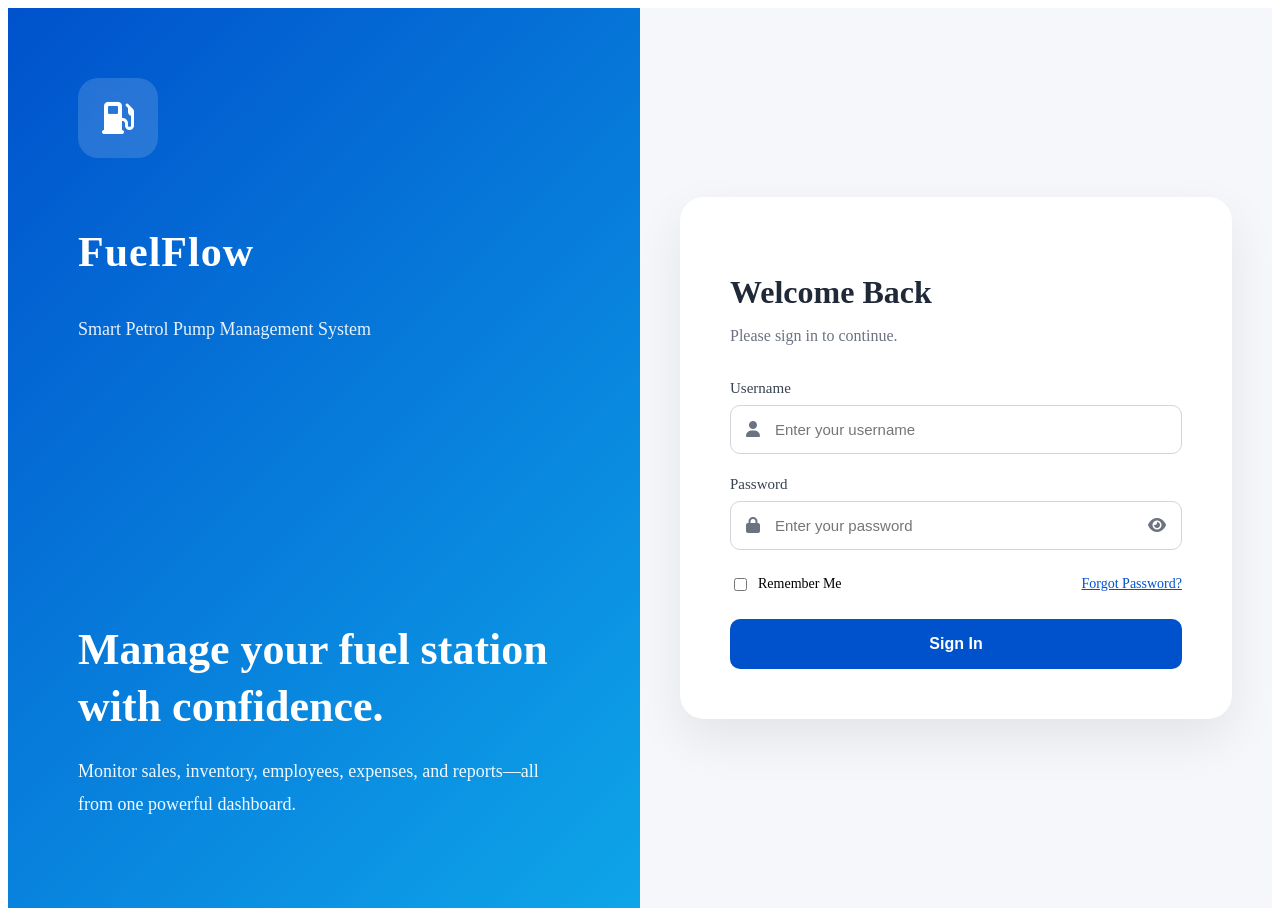
==== index.html @ 8713ffaf "Initial FuelFlow login page" ====
<!DOCTYPE html>
<html lang="en">
<head>
    <!-- Basic Meta Tags -->
    <meta charset="UTF-8">
    <meta name="viewport" content="width=device-width, initial-scale=1.0">

    <!-- Page Title -->
    <title>FuelFlow | Login</title>

    <!-- Google Font - Poppins -->
    <link rel="preconnect" href="https://fonts.googleapis.com">
    <link rel="preconnect" href="https://fonts.gstatic.com" crossorigin>

    <link href="https://fonts.googleapis.com/css2?family=Poppins:wght@300;400;500;600;700&display=swap" rel="stylesheet">

    <!-- Font Awesome -->
    <link rel="stylesheet"
        href="https://cdnjs.cloudflare.com/ajax/libs/font-awesome/6.7.2/css/all.min.css">

    <!-- CSS Files -->
    <link rel="stylesheet" href="style.css">
<link rel="stylesheet" href="login.css">

<body>

    <!-- ==========================
         LOGIN SECTION
    =========================== -->

    <section class="login">

        <!-- Left Side -->
        <div class="login-left">

            <div class="brand">

                <div class="logo">
                    <i class="fa-solid fa-gas-pump"></i>
                </div>

                <h1>FuelFlow</h1>

                <p>
                    Smart Petrol Pump Management System
                </p>

            </div>

            <div class="welcome-text">

                <h2>
                    Manage your fuel station with confidence.
                </h2>

                <p>
                    Monitor sales, inventory, employees, expenses,
                    and reports—all from one powerful dashboard.
                </p>

            </div>

        </div>

        <!-- Right Side -->
        <div class="login-right">

            <div class="login-card">

                <h2>Welcome Back</h2>

                <p>Please sign in to continue.</p>

                <form>

                    <!-- Username -->

                    <div class="input-group">

                        <label for="username">
                            Username
                        </label>

                        <div class="input-box">

                            <i class="fa-solid fa-user"></i>

                            <input
                                type="text"
                                id="username"
                                placeholder="Enter your username">

                        </div>

                    </div>

                    <!-- Password -->

                    <div class="input-group">

                        <label for="password">
                            Password
                        </label>

                        <div class="input-box">

                            <i class="fa-solid fa-lock"></i>

                            <input
                                type="password"
                                id="password"
                                placeholder="Enter your password">

                            <i class="fa-solid fa-eye toggle-password"></i>

                        </div>

                    </div>

                    <!-- Options -->

                    <div class="login-options">

                        <label>

                            <input type="checkbox">

                            Remember Me

                        </label>

                        <a href="#">
                            Forgot Password?
                        </a>

                    </div>

                    <!-- Login Button -->

                    <button type="submit" class="login-btn">

                        Sign In

                    </button>

                </form>

            </div>

        </div>

    </section>

    <!-- JavaScript -->
    <script src="js/app.js"></script>
    <script src="js/login.js"></script>

</body>
</html>
---- style.css ----
/* ===========================
   LOGIN PAGE
=========================== */

.login{
    min-height:100vh;
    display:grid;
    grid-template-columns:1fr 1fr;
}

/* ===========================
   LEFT SIDE
=========================== */

.login-left{
    background:linear-gradient(135deg,#0052CC,#0EA5E9);
    color:#fff;
    padding:80px;
    display:flex;
    flex-direction:column;
    justify-content:space-between;
}

.brand{
    display:flex;
    flex-direction:column;
    gap:15px;
}

.logo{
    width:90px;
    height:90px;
    background:rgba(255,255,255,.15);
    border-radius:22px;

    display:flex;
    justify-content:center;
    align-items:center;

    backdrop-filter:blur(10px);

    font-size:36px;

    margin-bottom:35px;
}

.logo i{
    color:white;
}

.brand h1{
    font-size:54px;
    font-weight:700;
    letter-spacing:1px;
    margin-bottom:12px;
}

.brand p{
    font-size:18px;
    opacity:.9;
}

.welcome-text h2{
    font-size:58px;
    line-height:1.2;
    margin-bottom:25px;
    font-weight:700;
}

.welcome-text p{
    font-size:20px;
    line-height:1.9;
    max-width:550px;
    opacity:.95;
}
---- login.css ----
/* ===========================
   LOGIN PAGE
=========================== */

.login{
    min-height:100vh;
    display:grid;
    grid-template-columns:1fr 1fr;
}

/* ===========================
   LEFT SIDE
=========================== */

.login-left{
    background:linear-gradient(135deg,#0052CC,#0EA5E9);
    color:#fff;
    padding:70px;
    display:flex;
    flex-direction:column;
    justify-content:space-between;
}

.brand .logo{
    width:80px;
    height:80px;
    background:rgba(255,255,255,0.15);
    border-radius:20px;
    display:flex;
    align-items:center;
    justify-content:center;
    font-size:32px;
    margin-bottom:20px;
}

.brand h1{
    font-size:42px;
    font-weight:700;
    margin-bottom:10px;
}

.brand p{
    font-size:18px;
    opacity:0.9;
}

.welcome-text h2{
    font-size:44px;
    line-height:1.3;
    margin-bottom:20px;
}

.welcome-text p{
    font-size:18px;
    line-height:1.8;
    max-width:500px;
}

/* ===========================
   RIGHT SIDE
=========================== */

.login-right{
    background:#F5F7FA;
    display:flex;
    justify-content:center;
    align-items:center;
    padding:40px;
}
/* ===========================
   LOGIN CARD
=========================== */

.login-card{

    width:100%;
    max-width:470px;

    background:#fff;

    padding:50px;

    border-radius:24px;

    box-shadow:
    0 20px 50px rgba(0,0,0,.08);

}

.login-card h2{
    font-size:32px;
    margin-bottom:10px;
    color:#1F2937;
}

.login-card>p{
    color:#6B7280;
    margin-bottom:35px;
}

/* ===========================
   INPUT GROUP
=========================== */

.input-group{
    margin-bottom:22px;
}

.input-group label{
    display:block;
    margin-bottom:8px;
    font-size:15px;
    font-weight:500;
    color:#374151;
}

.input-box{
    display:flex;
    align-items:center;
    border:1px solid #D1D5DB;
    border-radius:10px;
    padding:0 15px;
    background:#fff;
    transition:.3s;
}

.input-box:focus-within{
    border-color:#0052CC;
    box-shadow:0 0 0 3px rgba(0,82,204,.15);
}

.input-box i{
    color:#6B7280;
}

.input-box input{
    width:100%;
    border:none;
    padding:15px;
    font-size:15px;
    background:transparent;
}

.toggle-password{
    cursor:pointer;
}

/* ===========================
   OPTIONS
=========================== */

.login-options{
    display:flex;
    justify-content:space-between;
    align-items:center;
    margin:25px 0;
    font-size:14px;
}

.login-options label{
    display:flex;
    align-items:center;
    gap:8px;
}

.login-options a{
    color:#0052CC;
    font-weight:500;
}

/* ===========================
   BUTTON
=========================== */

.login-btn{
    width:100%;
    padding:16px;
    background:#0052CC;
    color:#fff;
    border:none;
    border-radius:10px;
    font-size:16px;
    font-weight:600;
    transition:.3s;
}

.login-btn:hover{
    background:#003FA3;
}
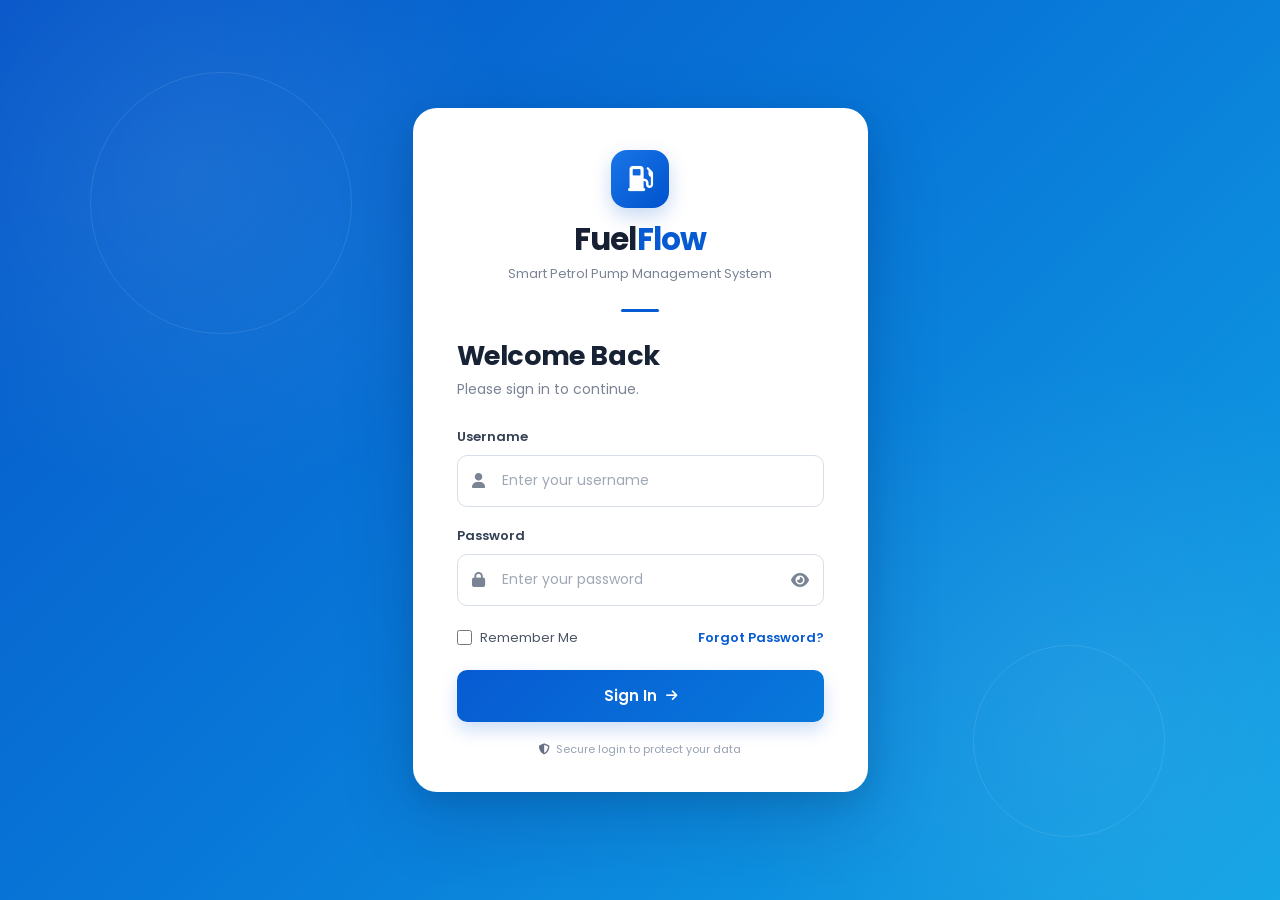
==== commit ee40d194: "making it look more clean" ====
--- a/index.html
+++ b/index.html
@@ -1,79 +1,132 @@
 <!DOCTYPE html>
 <html lang="en">
+
 <head>
-    <!-- Basic Meta Tags -->
+
+    <!-- ==========================
+         BASIC META
+    =========================== -->
+
     <meta charset="UTF-8">
     <meta name="viewport" content="width=device-width, initial-scale=1.0">
 
-    <!-- Page Title -->
     <title>FuelFlow | Login</title>
 
-    <!-- Google Font - Poppins -->
+
+    <!-- ==========================
+         GOOGLE FONT
+    =========================== -->
+
     <link rel="preconnect" href="https://fonts.googleapis.com">
     <link rel="preconnect" href="https://fonts.gstatic.com" crossorigin>
 
-    <link href="https://fonts.googleapis.com/css2?family=Poppins:wght@300;400;500;600;700&display=swap" rel="stylesheet">
-
-    <!-- Font Awesome -->
-    <link rel="stylesheet"
-        href="https://cdnjs.cloudflare.com/ajax/libs/font-awesome/6.7.2/css/all.min.css">
-
-    <!-- CSS Files -->
+    <link
+        href="https://fonts.googleapis.com/css2?family=Poppins:wght@300;400;500;600;700&display=swap"
+        rel="stylesheet"
+    >
+
+
+    <!-- ==========================
+         FONT AWESOME
+    =========================== -->
+
+    <link
+        rel="stylesheet"
+        href="https://cdnjs.cloudflare.com/ajax/libs/font-awesome/6.7.2/css/all.min.css"
+    >
+
+
+    <!-- ==========================
+         CSS
+    =========================== -->
+
     <link rel="stylesheet" href="style.css">
-<link rel="stylesheet" href="login.css">
+    <link rel="stylesheet" href="login.css">
+
+</head>
+
 
 <body>
 
-    <!-- ==========================
-         LOGIN SECTION
+
+    <!-- ==========================
+         LOGIN PAGE
     =========================== -->
 
     <section class="login">
 
-        <!-- Left Side -->
-        <div class="login-left">
-
-            <div class="brand">
-
-                <div class="logo">
-                    <i class="fa-solid fa-gas-pump"></i>
+
+        <!-- ==========================
+             LOGIN RIGHT / CONTAINER
+        =========================== -->
+
+        <div class="login-right">
+
+
+            <!-- ==========================
+                 LOGIN CARD
+            =========================== -->
+
+            <div class="login-card">
+
+
+                <!-- ==========================
+                     BRANDING
+                =========================== -->
+
+                <div class="login-brand">
+
+                    <div class="login-logo">
+
+                        <i class="fa-solid fa-gas-pump"></i>
+
+                    </div>
+
+                    <h1>
+                        Fuel<span>Flow</span>
+                    </h1>
+
+                    <p>
+                        Smart Petrol Pump Management System
+                    </p>
+
                 </div>
 
-                <h1>FuelFlow</h1>
-
-                <p>
-                    Smart Petrol Pump Management System
-                </p>
-
-            </div>
-
-            <div class="welcome-text">
-
-                <h2>
-                    Manage your fuel station with confidence.
-                </h2>
-
-                <p>
-                    Monitor sales, inventory, employees, expenses,
-                    and reports—all from one powerful dashboard.
-                </p>
-
-            </div>
-
-        </div>
-
-        <!-- Right Side -->
-        <div class="login-right">
-
-            <div class="login-card">
-
-                <h2>Welcome Back</h2>
-
-                <p>Please sign in to continue.</p>
-
-                <form>
-
-                    <!-- Username -->
+
+                <!-- ==========================
+                     DIVIDER
+                =========================== -->
+
+                <div class="brand-divider"></div>
+
+
+                <!-- ==========================
+                     WELCOME
+                =========================== -->
+
+                <div class="login-heading">
+
+                    <h2>
+                        Welcome Back
+                    </h2>
+
+                    <p>
+                        Please sign in to continue.
+                    </p>
+
+                </div>
+
+
+                <!-- ==========================
+                     LOGIN FORM
+                =========================== -->
+
+                <form id="loginForm">
+
+
+                    <!-- ==========================
+                         USERNAME
+                    =========================== -->
 
                     <div class="input-group">
 
@@ -88,13 +141,20 @@
                             <input
                                 type="text"
                                 id="username"
-                                placeholder="Enter your username">
+                                name="username"
+                                placeholder="Enter your username"
+                                autocomplete="username"
+                                required
+                            >
 
                         </div>
 
                     </div>
 
-                    <!-- Password -->
+
+                    <!-- ==========================
+                         PASSWORD
+                    =========================== -->
 
                     <div class="input-group">
 
@@ -109,25 +169,41 @@
                             <input
                                 type="password"
                                 id="password"
-                                placeholder="Enter your password">
-
-                            <i class="fa-solid fa-eye toggle-password"></i>
+                                name="password"
+                                placeholder="Enter your password"
+                                autocomplete="current-password"
+                                required
+                            >
+
+                            <i
+                                class="fa-solid fa-eye toggle-password"
+                                id="togglePassword">
+                            </i>
 
                         </div>
 
                     </div>
 
-                    <!-- Options -->
+
+                    <!-- ==========================
+                         LOGIN OPTIONS
+                    =========================== -->
 
                     <div class="login-options">
 
-                        <label>
-
-                            <input type="checkbox">
-
-                            Remember Me
+                        <label for="rememberMe">
+
+                            <input
+                                type="checkbox"
+                                id="rememberMe"
+                            >
+
+                            <span>
+                                Remember Me
+                            </span>
 
                         </label>
+
 
                         <a href="#">
                             Forgot Password?
@@ -135,25 +211,57 @@
 
                     </div>
 
-                    <!-- Login Button -->
-
-                    <button type="submit" class="login-btn">
-
-                        Sign In
+
+                    <!-- ==========================
+                         LOGIN BUTTON
+                    =========================== -->
+
+                    <button
+                        type="submit"
+                        class="login-btn"
+                        id="loginBtn"
+                    >
+
+                        <span>
+                            Sign In
+                        </span>
+
+                        <i class="fa-solid fa-arrow-right"></i>
 
                     </button>
 
+
                 </form>
 
+
+                <!-- ==========================
+                     SECURITY MESSAGE
+                =========================== -->
+
+                <div class="login-security">
+
+                    <i class="fa-solid fa-shield-halved"></i>
+
+                    <span>
+                        Secure login to protect your data
+                    </span>
+
+                </div>
+
+
             </div>
 
         </div>
 
     </section>
 
-    <!-- JavaScript -->
-    <script src="js/app.js"></script>
-    <script src="js/login.js"></script>
+
+    <!-- ==========================
+         JAVASCRIPT
+    =========================== -->
+
+    <script src="login.js"></script>
 
 </body>
+
 </html>
--- a/style.css
+++ b/style.css
@@ -1,75 +1,1077 @@
-/* ===========================
-   LOGIN PAGE
-=========================== */
-
-.login{
+/* ======================================================
+   FuelFlow Management System
+   Global Styles
+====================================================== */
+
+*{
+    margin:0;
+    padding:0;
+    box-sizing:border-box;
+}
+
+html{
+
+    scroll-behavior:smooth;
+
+}
+
+body{
+
+    font-family:"Poppins",sans-serif;
+
+    background:#f4f7fb;
+
+    color:#1f2937;
+
+}
+
+a{
+
+    text-decoration:none;
+
+    color:inherit;
+
+}
+
+ul{
+
+    list-style:none;
+
+}
+
+button{
+
+    font-family:inherit;
+
+    cursor:pointer;
+
+}
+
+input,
+select,
+textarea{
+
+    font-family:inherit;
+
+}
+
+
+
+/* ======================================================
+   Dashboard Layout
+====================================================== */
+
+.dashboard{
+
+    display:flex;
+
     min-height:100vh;
+
+    background:#f4f7fb;
+
+}
+
+
+
+/* ======================================================
+   Sidebar
+====================================================== */
+
+.sidebar{
+
+    width:260px;
+
+    background:linear-gradient(
+        180deg,
+        #0f172a,
+        #1e293b
+    );
+
+    color:#ffffff;
+
+    display:flex;
+
+    flex-direction:column;
+
+    justify-content:flex-start;
+
+    position:fixed;
+
+    top:0;
+
+    left:0;
+
+    bottom:0;
+
+    overflow-y:auto;
+
+    z-index:1000;
+
+}
+
+
+
+/* Logo */
+
+.sidebar .logo{
+
+    display:flex;
+
+    align-items:center;
+
+    gap:15px;
+
+    padding:28px;
+
+    border-bottom:1px solid rgba(255,255,255,.08);
+
+}
+
+.sidebar .logo i{
+
+    font-size:30px;
+
+    color:#38bdf8;
+
+}
+
+.sidebar .logo h2{
+
+    font-size:24px;
+
+    font-weight:700;
+
+}
+
+
+
+/* ======================================================
+   Navigation
+====================================================== */
+
+.sidebar nav{
+
+    padding:25px 15px;
+
+}
+
+.sidebar nav ul{
+
+    display:flex;
+
+    flex-direction:column;
+
+    gap:8px;
+
+}
+
+.sidebar nav ul li a{
+
+    display:flex;
+
+    align-items:center;
+
+    gap:15px;
+
+    padding:14px 18px;
+
+    border-radius:12px;
+
+    transition:.3s;
+
+    color:#d1d5db;
+
+    font-weight:500;
+
+}
+
+.sidebar nav ul li a i{
+
+    width:22px;
+
+    text-align:center;
+
+    font-size:18px;
+
+}
+
+
+
+/* Hover */
+
+.sidebar nav ul li a:hover{
+
+    background:#2563eb;
+
+    color:#fff;
+
+}
+
+
+
+/* Active */
+
+.sidebar nav ul li.active a{
+
+    background:#2563eb;
+
+    color:#fff;
+
+    box-shadow:0 8px 18px rgba(37,99,235,.35);
+
+}
+
+
+
+/* ======================================================
+   Main Content
+====================================================== */
+
+.main-content{
+
+    flex:1;
+
+    margin-left:260px;
+
+    padding:30px;
+
+}
+/* ======================================================
+   Topbar
+====================================================== */
+
+.topbar{
+
+    background:#ffffff;
+
+    border-radius:16px;
+
+    padding:20px 30px;
+
+    display:flex;
+
+    justify-content:space-between;
+
+    align-items:center;
+
+    margin-bottom:30px;
+
+    box-shadow:0 8px 20px rgba(0,0,0,.06);
+
+}
+
+.topbar h1{
+
+    font-size:30px;
+
+    color:#111827;
+
+    font-weight:700;
+
+}
+
+.topbar p{
+
+    margin-top:5px;
+
+    color:#6b7280;
+
+    font-size:15px;
+
+}
+
+
+
+/* ======================================================
+   Topbar Right
+====================================================== */
+
+.topbar-right{
+
+    display:flex;
+
+    align-items:center;
+
+    gap:20px;
+
+}
+
+
+
+/* Notification */
+
+.topbar-right button{
+
+    width:48px;
+
+    height:48px;
+
+    border:none;
+
+    border-radius:50%;
+
+    background:#f3f4f6;
+
+    transition:.3s;
+
+    font-size:18px;
+
+}
+
+.topbar-right button:hover{
+
+    background:#2563eb;
+
+    color:#fff;
+
+}
+
+
+
+/* ======================================================
+   Profile
+====================================================== */
+
+.profile{
+
+    display:flex;
+
+    align-items:center;
+
+    gap:12px;
+
+    background:#f9fafb;
+
+    padding:8px 18px;
+
+    border-radius:30px;
+
+    box-shadow:0 3px 10px rgba(0,0,0,.05);
+
+}
+
+.profile i{
+
+    font-size:34px;
+
+    color:#2563eb;
+
+}
+
+.profile span{
+
+    font-weight:600;
+
+    color:#374151;
+
+}
+
+
+
+/* ======================================================
+   Common Cards
+====================================================== */
+
+.cards{
+
     display:grid;
-    grid-template-columns:1fr 1fr;
-}
-
-/* ===========================
-   LEFT SIDE
-=========================== */
-
-.login-left{
-    background:linear-gradient(135deg,#0052CC,#0EA5E9);
+
+    grid-template-columns:repeat(auto-fit,minmax(240px,1fr));
+
+    gap:22px;
+
+    margin-bottom:30px;
+
+}
+
+
+
+.card{
+
+    background:#ffffff;
+
+    border-radius:18px;
+
+    padding:25px;
+
+    display:flex;
+
+    align-items:center;
+
+    gap:18px;
+
+    box-shadow:0 8px 18px rgba(0,0,0,.06);
+
+    transition:.3s;
+
+}
+
+.card:hover{
+
+    transform:translateY(-5px);
+
+}
+
+
+
+.card-icon{
+
+    width:65px;
+
+    height:65px;
+
+    border-radius:16px;
+
+    display:flex;
+
+    justify-content:center;
+
+    align-items:center;
+
+    background:linear-gradient(
+        135deg,
+        #2563eb,
+        #3b82f6
+    );
+
+}
+
+.card-icon i{
+
+    color:#ffffff;
+
+    font-size:28px;
+
+}
+
+
+
+.card-info h4{
+
+    color:#6b7280;
+
+    font-size:15px;
+
+    margin-bottom:8px;
+
+}
+
+
+
+.card-info h2{
+
+    font-size:30px;
+
+    color:#111827;
+
+}
+/* ======================================================
+   Welcome Section
+====================================================== */
+
+.welcome{
+
+    margin-bottom:30px;
+
+}
+
+.welcome h2{
+
+    font-size:32px;
+
+    color:#111827;
+
+    margin-bottom:10px;
+
+}
+
+.welcome p{
+
+    color:#6b7280;
+
+    font-size:16px;
+
+}
+
+
+
+/* ======================================================
+   Dashboard Grid
+====================================================== */
+
+.dashboard-grid{
+
+    display:grid;
+
+    grid-template-columns:2fr 1fr;
+
+    gap:25px;
+
+    margin-bottom:30px;
+
+}
+
+
+
+/* ======================================================
+   Common Panel
+====================================================== */
+
+.panel{
+
+    background:#ffffff;
+
+    border-radius:18px;
+
+    padding:25px;
+
+    box-shadow:0 8px 20px rgba(0,0,0,.06);
+
+}
+
+
+
+/* ======================================================
+   Panel Header
+====================================================== */
+
+.panel-header{
+
+    display:flex;
+
+    justify-content:space-between;
+
+    align-items:center;
+
+    margin-bottom:20px;
+
+}
+
+.panel-header h3{
+
+    font-size:22px;
+
+    color:#111827;
+
+}
+
+.panel-header button{
+
+    border:none;
+
+    background:#2563eb;
+
     color:#fff;
-    padding:80px;
-    display:flex;
+
+    padding:10px 18px;
+
+    border-radius:10px;
+
+    font-weight:600;
+
+    transition:.3s;
+
+}
+
+.panel-header button:hover{
+
+    background:#1d4ed8;
+
+}
+
+
+
+/* ======================================================
+   Chart Placeholder
+====================================================== */
+
+.chart-placeholder{
+
+    height:320px;
+
+    display:flex;
+
+    justify-content:center;
+
+    align-items:center;
+
+    background:#f8fafc;
+
+    border:2px dashed #cbd5e1;
+
+    border-radius:15px;
+
+    color:#94a3b8;
+
+    font-weight:600;
+
+}
+
+
+
+/* ======================================================
+   Fuel List
+====================================================== */
+
+.fuel-list{
+
+    display:flex;
+
     flex-direction:column;
+
+    gap:15px;
+
+}
+
+.fuel-item{
+
+    display:flex;
+
     justify-content:space-between;
-}
-
-.brand{
-    display:flex;
-    flex-direction:column;
-    gap:15px;
-}
-
-.logo{
-    width:90px;
-    height:90px;
-    background:rgba(255,255,255,.15);
-    border-radius:22px;
-
-    display:flex;
-    justify-content:center;
+
     align-items:center;
 
-    backdrop-filter:blur(10px);
-
-    font-size:36px;
-
-    margin-bottom:35px;
-}
-
-.logo i{
-    color:white;
-}
-
-.brand h1{
-    font-size:54px;
-    font-weight:700;
-    letter-spacing:1px;
-    margin-bottom:12px;
-}
-
-.brand p{
-    font-size:18px;
-    opacity:.9;
-}
-
-.welcome-text h2{
-    font-size:58px;
-    line-height:1.2;
-    margin-bottom:25px;
-    font-weight:700;
-}
-
-.welcome-text p{
-    font-size:20px;
-    line-height:1.9;
-    max-width:550px;
-    opacity:.95;
-}+    padding:15px;
+
+    background:#f8fafc;
+
+    border-radius:12px;
+
+}
+
+.fuel-item span{
+
+    color:#374151;
+
+}
+
+.fuel-item strong{
+
+    color:#111827;
+
+}
+
+
+
+/* ======================================================
+   Common Table
+====================================================== */
+
+.table-panel{
+
+    margin-top:30px;
+
+}
+
+.table-panel table{
+
+    width:100%;
+
+    border-collapse:collapse;
+
+}
+
+.table-panel thead{
+
+    background:#2563eb;
+
+}
+
+.table-panel thead th{
+
+    padding:16px;
+
+    color:#ffffff;
+
+    text-align:left;
+
+    font-size:15px;
+
+}
+
+.table-panel tbody td{
+
+    padding:16px;
+
+    border-bottom:1px solid #e5e7eb;
+
+    color:#374151;
+
+}
+
+.table-panel tbody tr{
+
+    transition:.25s;
+
+}
+
+.table-panel tbody tr:hover{
+
+    background:#f8fafc;
+
+}
+
+
+
+/* ======================================================
+   Status Badge
+====================================================== */
+
+.status{
+
+    display:inline-block;
+
+    padding:6px 14px;
+
+    border-radius:30px;
+
+    font-size:13px;
+
+    font-weight:600;
+
+}
+
+.status.success{
+
+    background:#dcfce7;
+
+    color:#15803d;
+
+}
+
+.status.pending{
+
+    background:#fef3c7;
+
+    color:#d97706;
+
+}
+
+
+
+/* ======================================================
+   Common Buttons
+====================================================== */
+
+button{
+
+    transition:all .3s ease;
+
+}
+
+button:hover{
+
+    transform:translateY(-2px);
+
+}
+/* ======================================================
+   Responsive Design
+====================================================== */
+
+@media(max-width:1200px){
+
+    .dashboard-grid{
+
+        grid-template-columns:1fr;
+
+    }
+
+}
+
+
+
+@media(max-width:992px){
+
+    .sidebar{
+
+        width:85px;
+
+    }
+
+    .sidebar .logo h2{
+
+        display:none;
+
+    }
+
+    .sidebar nav ul li a span{
+
+        display:none;
+
+    }
+
+    .sidebar nav ul li a{
+
+        justify-content:center;
+
+        padding:15px;
+
+    }
+
+    .sidebar nav ul li a i{
+
+        margin:0;
+
+        font-size:20px;
+
+    }
+
+    .main-content{
+
+        margin-left:85px;
+
+        padding:25px;
+
+    }
+
+}
+
+
+
+@media(max-width:768px){
+
+    .topbar{
+
+        flex-direction:column;
+
+        align-items:flex-start;
+
+        gap:20px;
+
+    }
+
+    .topbar-right{
+
+        width:100%;
+
+        justify-content:space-between;
+
+    }
+
+    .cards{
+
+        grid-template-columns:1fr;
+
+    }
+
+    .dashboard-grid{
+
+        grid-template-columns:1fr;
+
+    }
+
+    .panel{
+
+        padding:20px;
+
+    }
+
+}
+
+
+
+@media(max-width:576px){
+
+    .main-content{
+
+        padding:18px;
+
+    }
+
+    .topbar{
+
+        padding:18px;
+
+    }
+
+    .card{
+
+        flex-direction:column;
+
+        text-align:center;
+
+    }
+
+    .card-info h2{
+
+        font-size:24px;
+
+    }
+
+}
+
+
+
+/* ======================================================
+   Scrollbar
+====================================================== */
+
+::-webkit-scrollbar{
+
+    width:10px;
+
+    height:10px;
+
+}
+
+::-webkit-scrollbar-thumb{
+
+    background:#2563eb;
+
+    border-radius:20px;
+
+}
+
+::-webkit-scrollbar-track{
+
+    background:#edf2f7;
+
+}
+
+
+
+/* ======================================================
+   Page Animation
+====================================================== */
+
+.main-content{
+
+    animation:fadePage .35s ease;
+
+}
+
+@keyframes fadePage{
+
+    from{
+
+        opacity:0;
+
+        transform:translateY(12px);
+
+    }
+
+    to{
+
+        opacity:1;
+
+        transform:translateY(0);
+
+    }
+
+}
+
+
+
+/* ======================================================
+   Card Animation
+====================================================== */
+
+.card,
+
+.panel{
+
+    animation:cardFade .45s ease;
+
+}
+
+@keyframes cardFade{
+
+    from{
+
+        opacity:0;
+
+        transform:translateY(20px);
+
+    }
+
+    to{
+
+        opacity:1;
+
+        transform:translateY(0);
+
+    }
+
+}
+
+
+
+/* ======================================================
+   Table Animation
+====================================================== */
+
+table tbody tr{
+
+    animation:rowFade .3s ease;
+
+}
+
+@keyframes rowFade{
+
+    from{
+
+        opacity:0;
+
+        transform:translateY(8px);
+
+    }
+
+    to{
+
+        opacity:1;
+
+        transform:translateY(0);
+
+    }
+
+}
+
+
+
+/* ======================================================
+   Selection Color
+====================================================== */
+
+::selection{
+
+    background:#2563eb;
+
+    color:#fff;
+
+}
+
+
+
+/* ======================================================
+   Utility Classes
+====================================================== */
+
+.text-center{
+
+    text-align:center;
+
+}
+
+.mt-20{
+
+    margin-top:20px;
+
+}
+
+.mb-20{
+
+    margin-bottom:20px;
+
+}
+
+.hidden{
+
+    display:none;
+
+}
+
+
+
+/* ======================================================
+   FuelFlow UI Framework v1.0
+====================================================== */
--- a/login.css
+++ b/login.css
@@ -1,189 +1,601 @@
-/* ===========================
-   LOGIN PAGE
-=========================== */
-
-.login{
-    min-height:100vh;
-    display:grid;
-    grid-template-columns:1fr 1fr;
-}
-
-/* ===========================
-   LEFT SIDE
-=========================== */
-
-.login-left{
-    background:linear-gradient(135deg,#0052CC,#0EA5E9);
-    color:#fff;
-    padding:70px;
-    display:flex;
-    flex-direction:column;
-    justify-content:space-between;
-}
-
-.brand .logo{
-    width:80px;
-    height:80px;
-    background:rgba(255,255,255,0.15);
-    border-radius:20px;
-    display:flex;
-    align-items:center;
-    justify-content:center;
-    font-size:32px;
-    margin-bottom:20px;
-}
-
-.brand h1{
-    font-size:42px;
-    font-weight:700;
-    margin-bottom:10px;
-}
-
-.brand p{
-    font-size:18px;
-    opacity:0.9;
-}
-
-.welcome-text h2{
-    font-size:44px;
-    line-height:1.3;
-    margin-bottom:20px;
-}
-
-.welcome-text p{
-    font-size:18px;
-    line-height:1.8;
-    max-width:500px;
-}
-
-/* ===========================
-   RIGHT SIDE
-=========================== */
-
-.login-right{
-    background:#F5F7FA;
-    display:flex;
-    justify-content:center;
-    align-items:center;
-    padding:40px;
-}
-/* ===========================
+/* =========================================================
+   FUELFLOW LOGIN PAGE
+========================================================= */
+
+
+/* =========================================================
+   PAGE
+========================================================= */
+
+.login {
+    min-height: 100vh;
+    width: 100%;
+
+    display: flex;
+    align-items: center;
+    justify-content: center;
+
+    position: relative;
+    overflow: hidden;
+
+    padding: 30px;
+
+    background:
+        radial-gradient(
+            circle at 15% 20%,
+            rgba(255, 255, 255, 0.08),
+            transparent 25%
+        ),
+        radial-gradient(
+            circle at 85% 80%,
+            rgba(255, 255, 255, 0.07),
+            transparent 28%
+        ),
+        linear-gradient(
+            135deg,
+            #0756C9 0%,
+            #0878D8 48%,
+            #12A4E5 100%
+        );
+}
+
+
+/* =========================================================
+   BACKGROUND DECORATIONS
+========================================================= */
+
+.login::before {
+    content: "";
+
+    position: absolute;
+
+    width: 260px;
+    height: 260px;
+
+    left: 7%;
+    top: 8%;
+
+    border: 1px solid rgba(255, 255, 255, 0.10);
+
+    border-radius: 50%;
+
+    pointer-events: none;
+}
+
+.login::after {
+    content: "";
+
+    position: absolute;
+
+    width: 190px;
+    height: 190px;
+
+    right: 9%;
+    bottom: 7%;
+
+    border: 1px solid rgba(255, 255, 255, 0.10);
+
+    border-radius: 50%;
+
+    pointer-events: none;
+}
+
+
+/* =========================================================
+   HIDE OLD LEFT PANEL
+========================================================= */
+
+.login-left {
+    display: none;
+}
+
+
+/* =========================================================
+   LOGIN RIGHT
+========================================================= */
+
+.login-right {
+    width: 100%;
+    min-height: auto;
+
+    display: flex;
+    align-items: center;
+    justify-content: center;
+
+    padding: 0;
+
+    background: transparent;
+}
+
+
+/* =========================================================
    LOGIN CARD
-=========================== */
-
-.login-card{
-
-    width:100%;
-    max-width:470px;
-
-    background:#fff;
-
-    padding:50px;
-
-    border-radius:24px;
+========================================================= */
+
+.login-card {
+    width: 100%;
+    max-width: 455px;
+
+    position: relative;
+    z-index: 2;
+
+    padding: 42px 44px 34px;
+
+    background: #FFFFFF;
+
+    border-radius: 24px;
 
     box-shadow:
-    0 20px 50px rgba(0,0,0,.08);
-
-}
-
-.login-card h2{
-    font-size:32px;
-    margin-bottom:10px;
-    color:#1F2937;
-}
-
-.login-card>p{
-    color:#6B7280;
-    margin-bottom:35px;
-}
-
-/* ===========================
+        0 25px 70px rgba(0, 32, 90, 0.22),
+        0 8px 25px rgba(0, 0, 0, 0.08);
+
+    animation: loginAppear 0.45s ease-out;
+}
+
+
+/* =========================================================
+   CARD ANIMATION
+========================================================= */
+
+@keyframes loginAppear {
+
+    from {
+        opacity: 0;
+        transform: translateY(15px);
+    }
+
+    to {
+        opacity: 1;
+        transform: translateY(0);
+    }
+
+}
+
+
+/* =========================================================
+   BRANDING
+========================================================= */
+
+.login-brand {
+    text-align: center;
+
+    margin-bottom: 25px;
+}
+
+
+/* Logo */
+
+.login-logo {
+    width: 58px;
+    height: 58px;
+
+    margin: 0 auto 13px;
+
+    display: flex;
+    align-items: center;
+    justify-content: center;
+
+    border-radius: 16px;
+
+    background: linear-gradient(
+        135deg,
+        #1976E8,
+        #0052CC
+    );
+
+    color: #FFFFFF;
+
+    font-size: 25px;
+
+    box-shadow:
+        0 8px 20px rgba(0, 82, 204, 0.22);
+}
+
+
+/* Brand name */
+
+.login-brand h1 {
+    margin: 0;
+
+    font-size: 31px;
+    line-height: 1.2;
+
+    font-weight: 700;
+
+    letter-spacing: -0.8px;
+
+    color: #172033;
+}
+
+.login-brand h1 span {
+    color: #075BD2;
+}
+
+
+/* Tagline */
+
+.login-brand p {
+    margin: 6px 0 0;
+
+    font-size: 13px;
+    line-height: 1.5;
+
+    color: #7A8494;
+}
+
+
+/* =========================================================
+   DIVIDER
+========================================================= */
+
+.brand-divider {
+    width: 38px;
+    height: 3px;
+
+    margin: 0 auto 27px;
+
+    border-radius: 10px;
+
+    background: #075BD2;
+}
+
+
+/* =========================================================
+   WELCOME SECTION
+========================================================= */
+
+.login-heading {
+    margin-bottom: 27px;
+
+    text-align: left;
+}
+
+.login-heading h2 {
+    margin: 0 0 6px;
+
+    font-size: 27px;
+    line-height: 1.25;
+
+    font-weight: 700;
+
+    letter-spacing: -0.4px;
+
+    color: #182235;
+}
+
+.login-heading p {
+    margin: 0;
+
+    font-size: 14px;
+
+    color: #7A8494;
+}
+
+
+/* =========================================================
    INPUT GROUP
-=========================== */
-
-.input-group{
-    margin-bottom:22px;
-}
-
-.input-group label{
-    display:block;
-    margin-bottom:8px;
-    font-size:15px;
-    font-weight:500;
-    color:#374151;
-}
-
-.input-box{
-    display:flex;
-    align-items:center;
-    border:1px solid #D1D5DB;
-    border-radius:10px;
-    padding:0 15px;
-    background:#fff;
-    transition:.3s;
-}
-
-.input-box:focus-within{
-    border-color:#0052CC;
-    box-shadow:0 0 0 3px rgba(0,82,204,.15);
-}
-
-.input-box i{
-    color:#6B7280;
-}
-
-.input-box input{
-    width:100%;
-    border:none;
-    padding:15px;
-    font-size:15px;
-    background:transparent;
-}
-
-.toggle-password{
-    cursor:pointer;
-}
-
-/* ===========================
-   OPTIONS
-=========================== */
-
-.login-options{
-    display:flex;
-    justify-content:space-between;
-    align-items:center;
-    margin:25px 0;
-    font-size:14px;
-}
-
-.login-options label{
-    display:flex;
-    align-items:center;
-    gap:8px;
-}
-
-.login-options a{
-    color:#0052CC;
-    font-weight:500;
-}
-
-/* ===========================
-   BUTTON
-=========================== */
-
-.login-btn{
-    width:100%;
-    padding:16px;
-    background:#0052CC;
-    color:#fff;
-    border:none;
-    border-radius:10px;
-    font-size:16px;
-    font-weight:600;
-    transition:.3s;
-}
-
-.login-btn:hover{
-    background:#003FA3;
+========================================================= */
+
+.input-group {
+    margin-bottom: 19px;
+}
+
+.input-group label {
+    display: block;
+
+    margin-bottom: 8px;
+
+    font-size: 13px;
+
+    font-weight: 600;
+
+    color: #344054;
+}
+
+
+/* =========================================================
+   INPUT BOX
+========================================================= */
+
+.input-box {
+    width: 100%;
+    height: 52px;
+
+    display: flex;
+    align-items: center;
+
+    padding: 0 14px;
+
+    background: #FFFFFF !important;
+
+    border: 1px solid #D8DEE8;
+
+    border-radius: 10px;
+
+    transition:
+        border-color 0.2s ease,
+        box-shadow 0.2s ease;
+}
+
+.input-box:hover {
+    border-color: #B7C1D0;
+}
+
+.input-box:focus-within {
+    border-color: #075BD2;
+
+    box-shadow:
+        0 0 0 3px rgba(7, 91, 210, 0.09);
+}
+
+
+/* Icons */
+
+.input-box > i:first-child {
+    flex-shrink: 0;
+
+    width: 18px;
+
+    color: #7A8494;
+
+    font-size: 15px;
+}
+
+
+/* Inputs */
+
+.input-box input {
+    width: 100%;
+    height: 100%;
+
+    margin: 0;
+
+    padding: 0 12px;
+
+    border: none !important;
+    outline: none !important;
+
+    background: transparent !important;
+
+    box-shadow: none !important;
+
+    color: #1D2939;
+
+    font-family: "Poppins", sans-serif;
+
+    font-size: 14px;
+}
+
+.input-box input::placeholder {
+    color: #A0A8B5;
+}
+
+
+/* Password eye */
+
+.toggle-password {
+    width: auto !important;
+
+    flex-shrink: 0;
+
+    cursor: pointer;
+
+    color: #7A8494 !important;
+
+    transition: color 0.2s ease;
+}
+
+.toggle-password:hover {
+    color: #075BD2 !important;
+}
+
+
+/* =========================================================
+   LOGIN OPTIONS
+========================================================= */
+
+.login-options {
+    display: flex;
+    align-items: center;
+    justify-content: space-between;
+
+    margin: 22px 0;
+
+    font-size: 13px;
+}
+
+
+/* Remember */
+
+.login-options label {
+    display: flex;
+    align-items: center;
+
+    gap: 8px;
+
+    color: #4B5565;
+
+    cursor: pointer;
+}
+
+.login-options input[type="checkbox"] {
+    width: 15px;
+    height: 15px;
+
+    margin: 0;
+
+    cursor: pointer;
+
+    accent-color: #075BD2;
+}
+
+
+/* Forgot password */
+
+.login-options a {
+    color: #075BD2;
+
+    font-weight: 600;
+
+    text-decoration: none;
+
+    transition: color 0.2s ease;
+}
+
+.login-options a:hover {
+    color: #003F9E;
+}
+
+
+/* =========================================================
+   LOGIN BUTTON
+========================================================= */
+
+.login-btn {
+    width: 100%;
+    height: 52px;
+
+    display: flex;
+    align-items: center;
+    justify-content: center;
+
+    gap: 9px;
+
+    padding: 0 20px;
+
+    border: none;
+
+    border-radius: 10px;
+
+    background: linear-gradient(
+        135deg,
+        #075BD2,
+        #0879DC
+    );
+
+    color: #FFFFFF;
+
+    font-family: "Poppins", sans-serif;
+
+    font-size: 15px;
+
+    font-weight: 600;
+
+    cursor: pointer;
+
+    box-shadow:
+        0 8px 18px rgba(7, 91, 210, 0.20);
+
+    transition:
+        transform 0.2s ease,
+        box-shadow 0.2s ease,
+        background 0.2s ease;
+}
+
+.login-btn:hover {
+    transform: translateY(-1px);
+
+    background: linear-gradient(
+        135deg,
+        #064FBA,
+        #066FCB
+    );
+
+    box-shadow:
+        0 11px 23px rgba(7, 91, 210, 0.27);
+}
+
+.login-btn:active {
+    transform: translateY(0);
+
+    box-shadow:
+        0 5px 12px rgba(7, 91, 210, 0.18);
+}
+
+.login-btn i {
+    font-size: 13px;
+
+    transition: transform 0.2s ease;
+}
+
+.login-btn:hover i {
+    transform: translateX(3px);
+}
+
+
+/* =========================================================
+   SECURITY MESSAGE
+========================================================= */
+
+.login-security {
+    display: flex;
+    align-items: center;
+    justify-content: center;
+
+    gap: 6px;
+
+    margin-top: 19px;
+
+    color: #98A2B3;
+
+    font-size: 11px;
+}
+
+.login-security i {
+    color: #667085;
+
+    font-size: 11px;
+}
+
+
+/* =========================================================
+   RESPONSIVE
+========================================================= */
+
+@media (max-width: 600px) {
+
+    .login {
+        padding: 20px;
+    }
+
+    .login-card {
+        max-width: 430px;
+
+        padding: 35px 28px 28px;
+
+        border-radius: 20px;
+    }
+
+    .login-logo {
+        width: 54px;
+        height: 54px;
+
+        font-size: 23px;
+    }
+
+    .login-brand h1 {
+        font-size: 29px;
+    }
+
+    .login-heading h2 {
+        font-size: 25px;
+    }
+
+}
+
+
+@media (max-width: 400px) {
+
+    .login {
+        padding: 12px;
+    }
+
+    .login-card {
+        padding: 30px 21px 25px;
+    }
+
+    .login-options {
+        font-size: 12px;
+    }
+
 }
